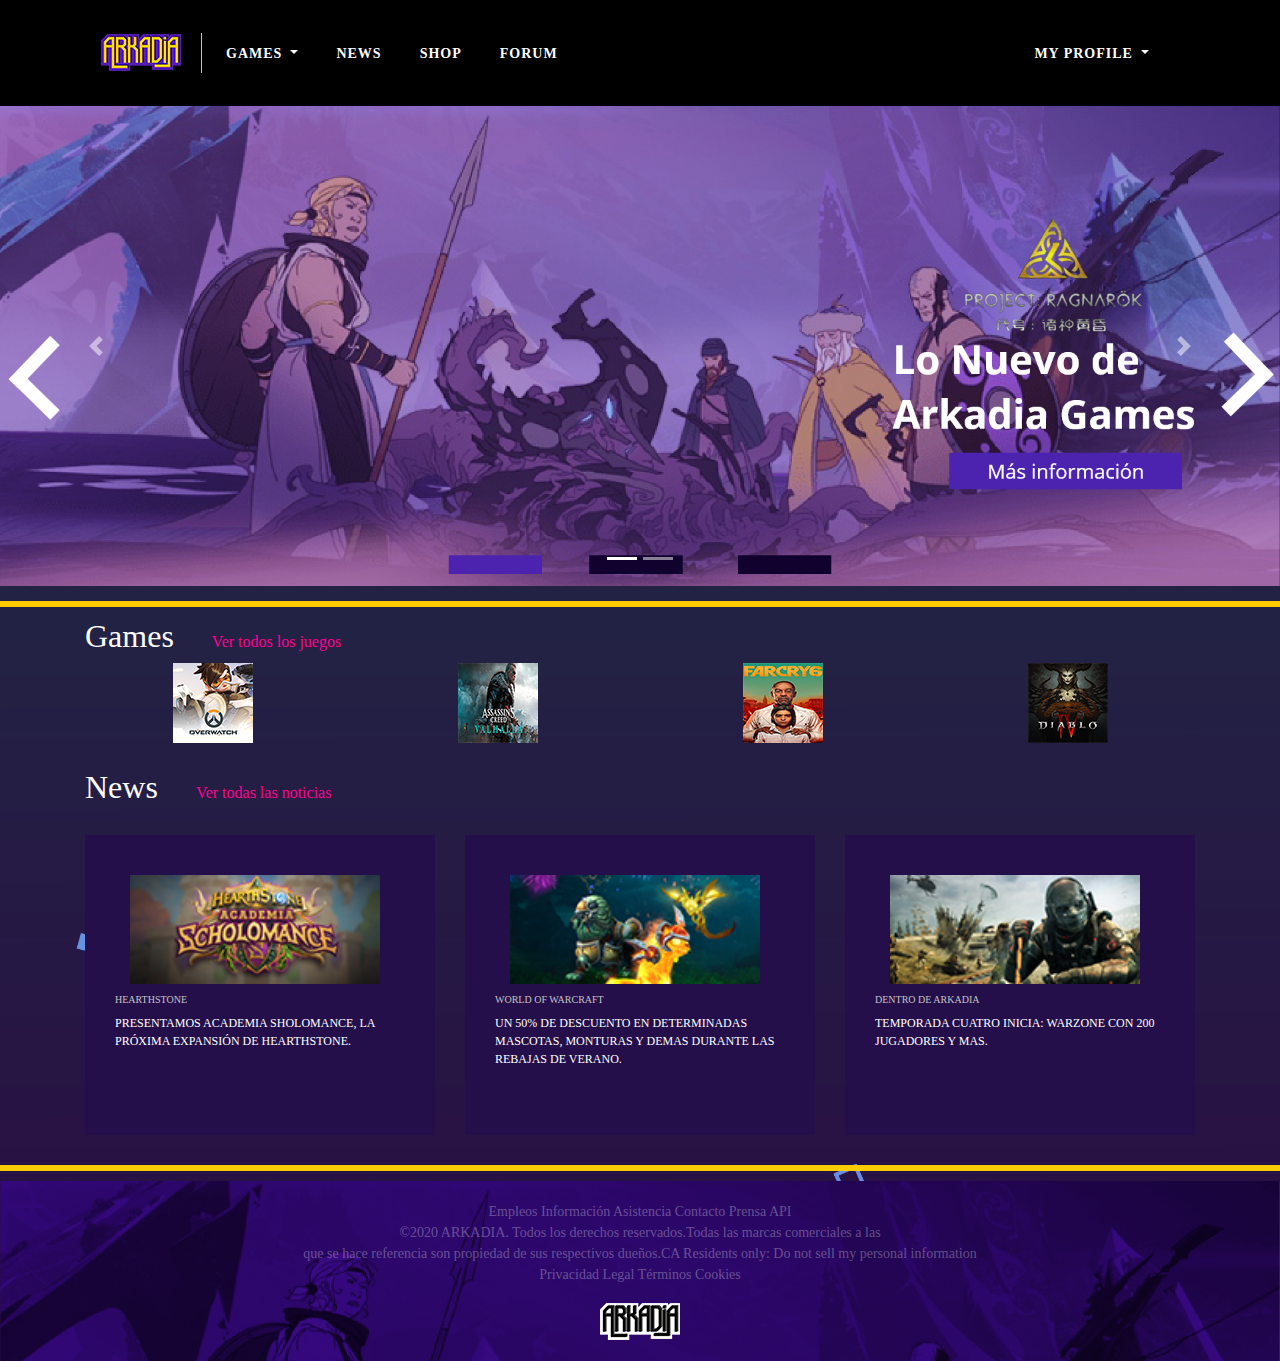
==== index.html @ a9bccc65 "Add files via upload" ====
<!doctype html>
<html>
<head>
<meta charset="utf-8">
<meta name="viewport" content="width=device-width, initial-scale=1.0">
<title>Arkadia Home</title>
	
<link rel="stylesheet" href="css/bootstrap.min.css">
<link rel="stylesheet" href="css/bootstrap-custom.css">
<link rel="stylesheet" href="css/style.css">
</head>

<body>
	<header>
		<div class="container">
			
			<nav class="navbar navbar-expand-lg navbar-light bg-light">
				<a class="navbar-brand" href="index.html"><img src="img/Arkadia_Logo.png" alt="logotipo Arkadia" class="img-fluid imag"></a>
				<button class="navbar-toggler" type="button" data-toggle="collapse" data-target="#navbar" aria-controls="navbar" aria-expanded="false" aria-label="Toggle navigation">
					<span class="navbar-toggler-icon"></span>
				</button>
			  	<div class="collapse navbar-collapse" id="navbar">
					<ul class="navbar-nav mr-auto">
					  	<li class="nav-item dropdown">
							<a class="nav-link dropdown-toggle" href="#" id="navbarDrop" role="button" data-toggle="dropdown" aria-haspopup="true" aria-expanded="false">
							  Games
							</a>
							<div class="dropdown-menu" aria-labelledby="navbarDrop">
								  <a class="dropdown-item" href="#">...</a>
								  <a class="dropdown-item" href="#">...</a>
								  <div class="dropdown-divider"></div>
								  <a class="dropdown-item" href="#">...</a>
							</div>
					  	</li>
				  		<li class="nav-item">
							<a class="nav-link" href="news.html">News</a>
				  		</li>
						<li class="nav-item">
							<a class="nav-link" href="shop.html">Shop</a>
				  		</li>
						<li class="nav-item">
							<a class="nav-link" href="#">Forum</a>
				  		</li>
					</ul>
					<ul class="navbar-nav ml-auto">
						<li class="nav-item dropdown">
							<a class="nav-link dropdown-toggle" href="#" id="navbarDropdown" role="button" data-toggle="dropdown" aria-haspopup="true" aria-expanded="false">
							  My Profile
							</a>
							<div class="dropdown-menu" aria-labelledby="navbarDropdown">
								  <a class="dropdown-item" href="#">...</a>
								  <a class="dropdown-item" href="#">...</a>
								  <div class="dropdown-divider"></div>
								  <a class="dropdown-item" href="#">...</a>
							</div>
					  	</li>
					</ul>
				</div>
			</nav>

		</div>	
	</header>

	<section id="Carrausel">
		<div id="carouselExampleControls" class="carousel slide" data-ride="carousel">
		  <ol class="carousel-indicators">
			<li data-target="#carouselExampleControls" data-slide-to="0" class="active"></li>
			<li data-target="#carouselExampleControls" data-slide-to="1"></li>
		  </ol>
		  <div class="carousel-inner">
			<div class="carousel-item active">
			  <img class="d-block w-100" src="img/carrausel.png" alt="First slide">
			</div>
			<div class="carousel-item">
			  <img class="d-block w-100" src="img/carrausel.png" alt="Second slide">
			</div>
		  </div>
		  <a class="carousel-control-prev" href="#carouselExampleControls" role="button" data-slide="prev">
			<span class="carousel-control-prev-icon" aria-hidden="true"></span>
			<span class="sr-only">Previous</span>
		  </a>
		  <a class="carousel-control-next" href="#carouselExampleControls" role="button" data-slide="next">
			<span class="carousel-control-next-icon" aria-hidden="true"></span>
			<span class="sr-only">Next</span>
		  </a>
		</div>
		<!--
		<div class="container">
			<div id="carouselExampleControls" class="carousel slide" data-ride="carousel">
				<ol class="carousel-indicators">
					<li data-target="#carouselExampleControls" data-slide-to="0" class="active"></li>
					<li data-target="#carouselExampleControls" data-slide-to="1"></li>
					<li data-target="#carouselExampleControls" data-slide-to="2"></li>
				</ol>
				<div class="carousel-inner">
					<div class="carousel-item active">
						<img class="d-block w-100" src="img/carrausel.png" alt="First slide">
					</div>
					<div class="carousel-item">
						<img class="d-block w-100" src="img/carrausel.png" alt="Second slide">
					</div>
					<div class="carousel-item">
						<img class="d-block w-100" src="img/carrausel.png" alt="Third slide">
					</div>
				</div>
				<a class="carousel-control-prev" href="#carouselExampleControls" role="button" data-slide="prev">
					<span class="carousel-control-prev-icon" aria-hidden="true"></span>
					<span class="sr-only">Previous</span>
				</a>
				<a class="carousel-control-next" href="#carouselExampleControls" role="button" data-slide="next">
					<span class="carousel-control-next-icon" aria-hidden="true"></span>
					<span class="sr-only">Next</span>
				</a>
			</div>
		</div>
	-->
	</section>

	<section id="games" class="section">
		<div class="container">

			<h2>Games <a href="#" class="ext">Ver todos los juegos</a></h2>

			<div class="row">
				<article class="col-md-3 col-sm-6 col-6">
					<div class="info-game">
						<img src="img/000.png" alt="Overwatch" class="img-fluid">
					</div>
				</article>

				<article class="col-md-3 col-sm-6 col-6">
					<div class="info-game">
						<img src="img/001.png" alt="Overwatch" class="img-fluid">
					</div>
				</article>

				<article class="col-md-3 col-sm-6 col-6">
					<div class="info-game">
						<img src="img/002.png" alt="Overwatch" class="img-fluid">
					</div>
				</article>

				<article class="col-md-3 col-sm-6 col-6">
					<div class="info-game">
						<img src="img/003.png" alt="Overwatch" class="img-fluid">
					</div>
				</article>
				
			</div>
		</div>
	</section>
	
	<section id="new" class="section">		
		<div class="container">

			<h2>News <a href="#" class="ext">Ver todas las noticias</a></h2>	
				
			<div class="row">
				<article class="col-md-4 col-sm-6">
					<div class="info-new">
						<img src="img/nc000.png" alt="Overwatch" width="250px" class="img-fluid imag">
						<h3 class="titles">HEARTHSTONE</h3>
						<p>PRESENTAMOS ACADEMIA SHOLOMANCE, LA PRÓXIMA EXPANSIÓN DE HEARTHSTONE. </p>
					</div>
				</article>

				<article class="col-md-4 col-sm-6">
					<div class="info-new">
						<img src="img/nc001.png" alt="Overwatch" width="250px" class="img-fluid imag">
						<h3 class="titles">WORLD OF WARCRAFT</h3>
						<p>UN 50% DE DESCUENTO EN DETERMINADAS MASCOTAS, MONTURAS Y DEMAS DURANTE LAS REBAJAS DE VERANO.</p>
					</div>
				</article>

				<article class="col-md-4 col-sm-6">
					<div class="info-new">
						<img src="img/nc002.png" alt="Overwatch" width="250px" class="img-fluid imag">
						<h3 class="titles">DENTRO DE ARKADIA</h3>
						<p>TEMPORADA CUATRO INICIA: WARZONE CON 200 JUGADORES Y MAS.</p>
					</div>
				</article>
			</div>
		</div>
	</section>
	
	<footer>
		<p> Empleos   Información   Asistencia   Contacto   Prensa   API <br>©2020 ARKADIA. Todos los derechos reservados.Todas las marcas comerciales a las <br>que se hace referencia son propiedad de sus respectivos dueños.CA Residents only: Do not sell my personal information <br>Privacidad      Legal      Términos     Cookies</p>

		<img src="img/Arkadia_LogoG.png" alt="logotipo Arkadia" class="img-fluid">
	</footer>
	
	<script src="js/jquery.min.js"></script>
	<script src="js/bootstrap.min.js"></script>
	
</body>
</html>
---- css/style.css ----
body{
	font-family: Open Sans;
	font-size: 14px;
	color: #fff;
	background-image: url(../img/Fondo_Main.png);
	background-repeat: no-repeat;
	background-size: cover;
}

h3{
	margin-top: 10px;
	text-align: left;
}

header{
	background-color: #000;
	padding: 20px 0px;
}

header .container{
	text-align: left;
}

header a{
	color: #FFFFFF;
}

header a:hover{
	color: #FFFFFF;
}


header .imag{
	padding-right: 20px;
	border-right: 1px solid #FFCC00;
}

header .list{
	text-align: left;
	font-size: 25px;
	margin: 5px 15px 10px;
}

.imag{
	border-left: 1px solid #ffcc0;
}

footer{
	padding: 20px 0px;
	color: rgba(255, 255, 255, 0.3);
	text-align: center;
	background-image: url(../img/Footer.png);
	background-repeat: no-repeat;
	background-size: cover;
}

footer p{
	text-align: center;
}

#games h2, #new h2{
	text-align: left;
}

#games{
	text-align: center;
	border-top: 6px solid #FFCC00; 
	margin-top: 15px;
	margin-bottom: 10px;
	padding-top: 10px;
}

#games a, #new a{
	color: #FF018F;
	margin-left: 30px;
	margin-top: 12px;
	font-size: 16px;
}

#new{
	text-align: center;
	margin-top: 15px;
	margin-bottom: 10px;
	padding-top: 10px;
	border-bottom: 6px solid #FFCC00;
}

#new .info-new{
	padding: 40px;
	height: 300px;
}

.titles{
	font-size: 10px;
	color: #C4C4C4;
}

#new .info-new{
	background-color: #240F4A;
	margin: 20px 0 30px;
	padding-left: 30px;
}

#new p{
	font-size: 12px;
	text-align: left;
}

#news p{
	font-size: 12px;
	font-weight: 100;
}

#news img{
	margin-bottom: 15px;
}

.shop-car{
	border-bottom: 50px solid #000;
}

#shop-slide{
	text-align: center;
}

.cshop{
	border-radius: 0px;
	border: 0px solid #000;
	margin: 30px;
}

.card-body{

	background-color: #4c23af;
}

.btns{
	background-color: #ff018f;
	border: 0px solid #000;
	border-radius: 0px;
}

#shop-slide h3, p{
	text-align: left;
}

#shop-slide{
	text-align: left;
}
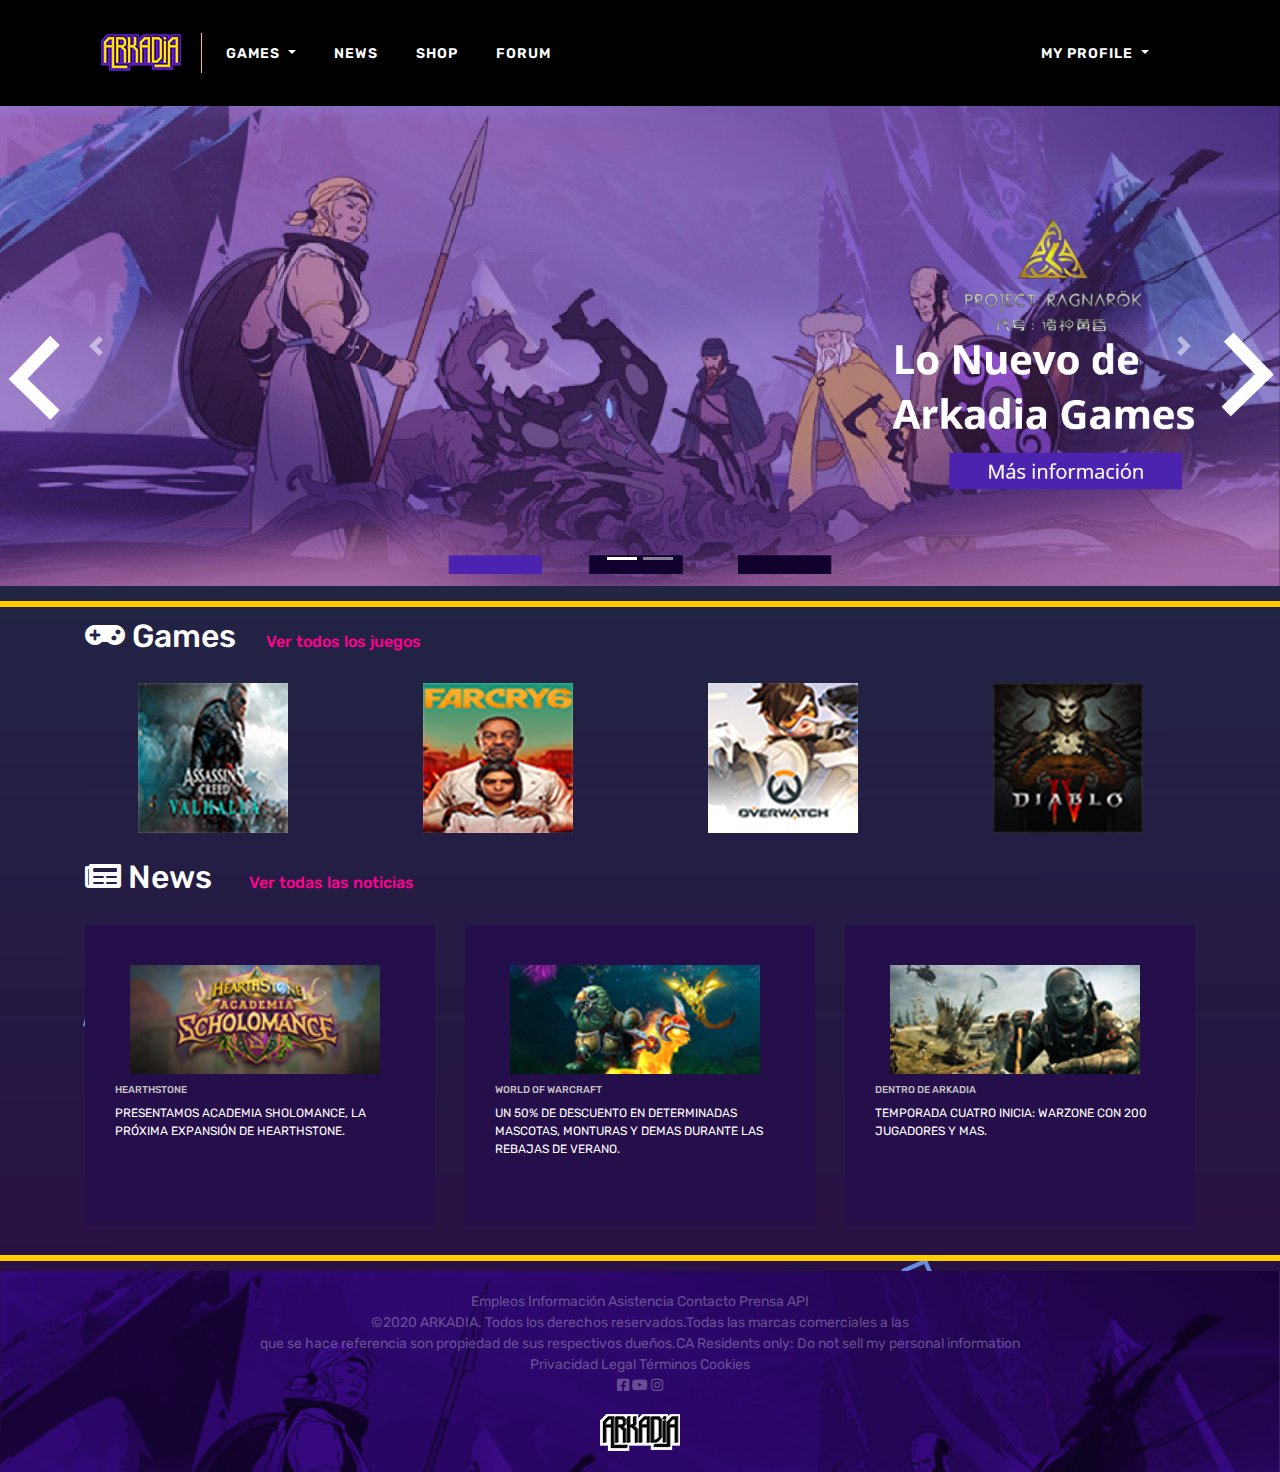
==== commit 7f35eccc: "Add files via upload" ====
--- a/index.html
+++ b/index.html
@@ -1,23 +1,26 @@
 <!doctype html>
 <html>
 <head>
-<meta charset="utf-8">
-<meta name="viewport" content="width=device-width, initial-scale=1.0">
-<title>Arkadia Home</title>
-	
-<link rel="stylesheet" href="css/bootstrap.min.css">
-<link rel="stylesheet" href="css/bootstrap-custom.css">
-<link rel="stylesheet" href="css/style.css">
+	<meta charset="utf-8">
+	<meta name="viewport" content="width=device-width, initial-scale=1.0">
+	<meta name="keywords" content="juegos, games, digital content, contenido digital, tienda, shop">
+	<meta name="description" content="Pagina principal de la web de arkadia games">
+	<title>Arkadia Home</title>
+	
+	<link rel="stylesheet" href="css/bootstrap.min.css">
+	<link rel="stylesheet" href="css/bootstrap-custom.css">
+	<link rel="stylesheet" href="css/style.css">
+	<link href="https://cdnjs.cloudflare.com/ajax/libs/font-awesome/5.12.1/css/all.min.css" rel="stylesheet">
 </head>
 
 <body>
 	<header>
 		<div class="container">
-			
+
 			<nav class="navbar navbar-expand-lg navbar-light bg-light">
 				<a class="navbar-brand" href="index.html"><img src="img/Arkadia_Logo.png" alt="logotipo Arkadia" class="img-fluid imag"></a>
 				<button class="navbar-toggler" type="button" data-toggle="collapse" data-target="#navbar" aria-controls="navbar" aria-expanded="false" aria-label="Toggle navigation">
-					<span class="navbar-toggler-icon"></span>
+					<span class="navbar-toggler-icon fas fa-align-justify"></span>
 				</button>
 			  	<div class="collapse navbar-collapse" id="navbar">
 					<ul class="navbar-nav mr-auto">
@@ -48,8 +51,8 @@
 							  My Profile
 							</a>
 							<div class="dropdown-menu" aria-labelledby="navbarDropdown">
-								  <a class="dropdown-item" href="#">...</a>
-								  <a class="dropdown-item" href="#">...</a>
+								  <a class="dropdown-item" href="login.html">LogIn</a>
+								  <a class="dropdown-item" href="#"><i class="fas fa-shopping-cart"></i></a>
 								  <div class="dropdown-divider"></div>
 								  <a class="dropdown-item" href="#">...</a>
 							</div>
@@ -119,7 +122,7 @@
 	<section id="games" class="section">
 		<div class="container">
 
-			<h2>Games <a href="#" class="ext">Ver todos los juegos</a></h2>
+			<h2><i class="fas fa-gamepad"></i> Games<a href="#" class="ext">Ver todos los juegos</a></h2>
 
 			<div class="row">
 				<article class="col-md-3 col-sm-6 col-6">
@@ -153,7 +156,7 @@
 	<section id="new" class="section">		
 		<div class="container">
 
-			<h2>News <a href="#" class="ext">Ver todas las noticias</a></h2>	
+			<h2><i class="fas fa-newspaper"></i> News <a href="#" class="ext">Ver todas las noticias</a></h2>	
 				
 			<div class="row">
 				<article class="col-md-4 col-sm-6">
@@ -182,9 +185,11 @@
 			</div>
 		</div>
 	</section>
-	
+
 	<footer>
-		<p> Empleos   Información   Asistencia   Contacto   Prensa   API <br>©2020 ARKADIA. Todos los derechos reservados.Todas las marcas comerciales a las <br>que se hace referencia son propiedad de sus respectivos dueños.CA Residents only: Do not sell my personal information <br>Privacidad      Legal      Términos     Cookies</p>
+		
+		<p> Empleos   Información   Asistencia   Contacto   Prensa   API <br>©2020 ARKADIA. Todos los derechos reservados.Todas las marcas comerciales a las <br>que se hace referencia son propiedad de sus respectivos dueños.CA Residents only: Do not sell my personal information <br>Privacidad      Legal      Términos     Cookies <br><i class="fab fa-facebook-square"></i> 
+		<i class="fab fa-youtube"></i> <i class="fab fa-instagram"></i></p>
 
 		<img src="img/Arkadia_LogoG.png" alt="logotipo Arkadia" class="img-fluid">
 	</footer>
--- a/css/style.css
+++ b/css/style.css
@@ -1,5 +1,8 @@
+@import url('https://fonts.googleapis.com/css2?family=Rubik&display=swap');
+
+
 body{
-	font-family: Open Sans;
+	font-family: 'Rubik', Open Sans;
 	font-size: 14px;
 	color: #fff;
 	background-image: url(../img/Fondo_Main.png);
@@ -60,6 +63,10 @@
 
 #games h2, #new h2{
 	text-align: left;
+}
+
+.info-game{
+	padding-top: 20px;
 }
 
 #games{
@@ -146,4 +153,26 @@
 
 #shop-slide{
 	text-align: left;
+}
+
+#abouticons{
+	background-color: #101011;
+}
+
+#abouticons h3{
+	color: #fff;
+	font-size: 20px;
+}
+
+#abouticons p{
+	font-size: 12px;
+}
+
+#abouticons i{
+	font-size: 32px;
+	color: #4859fc;
+}
+
+#abouticons .row{
+	margin-bottom: 3%;
 }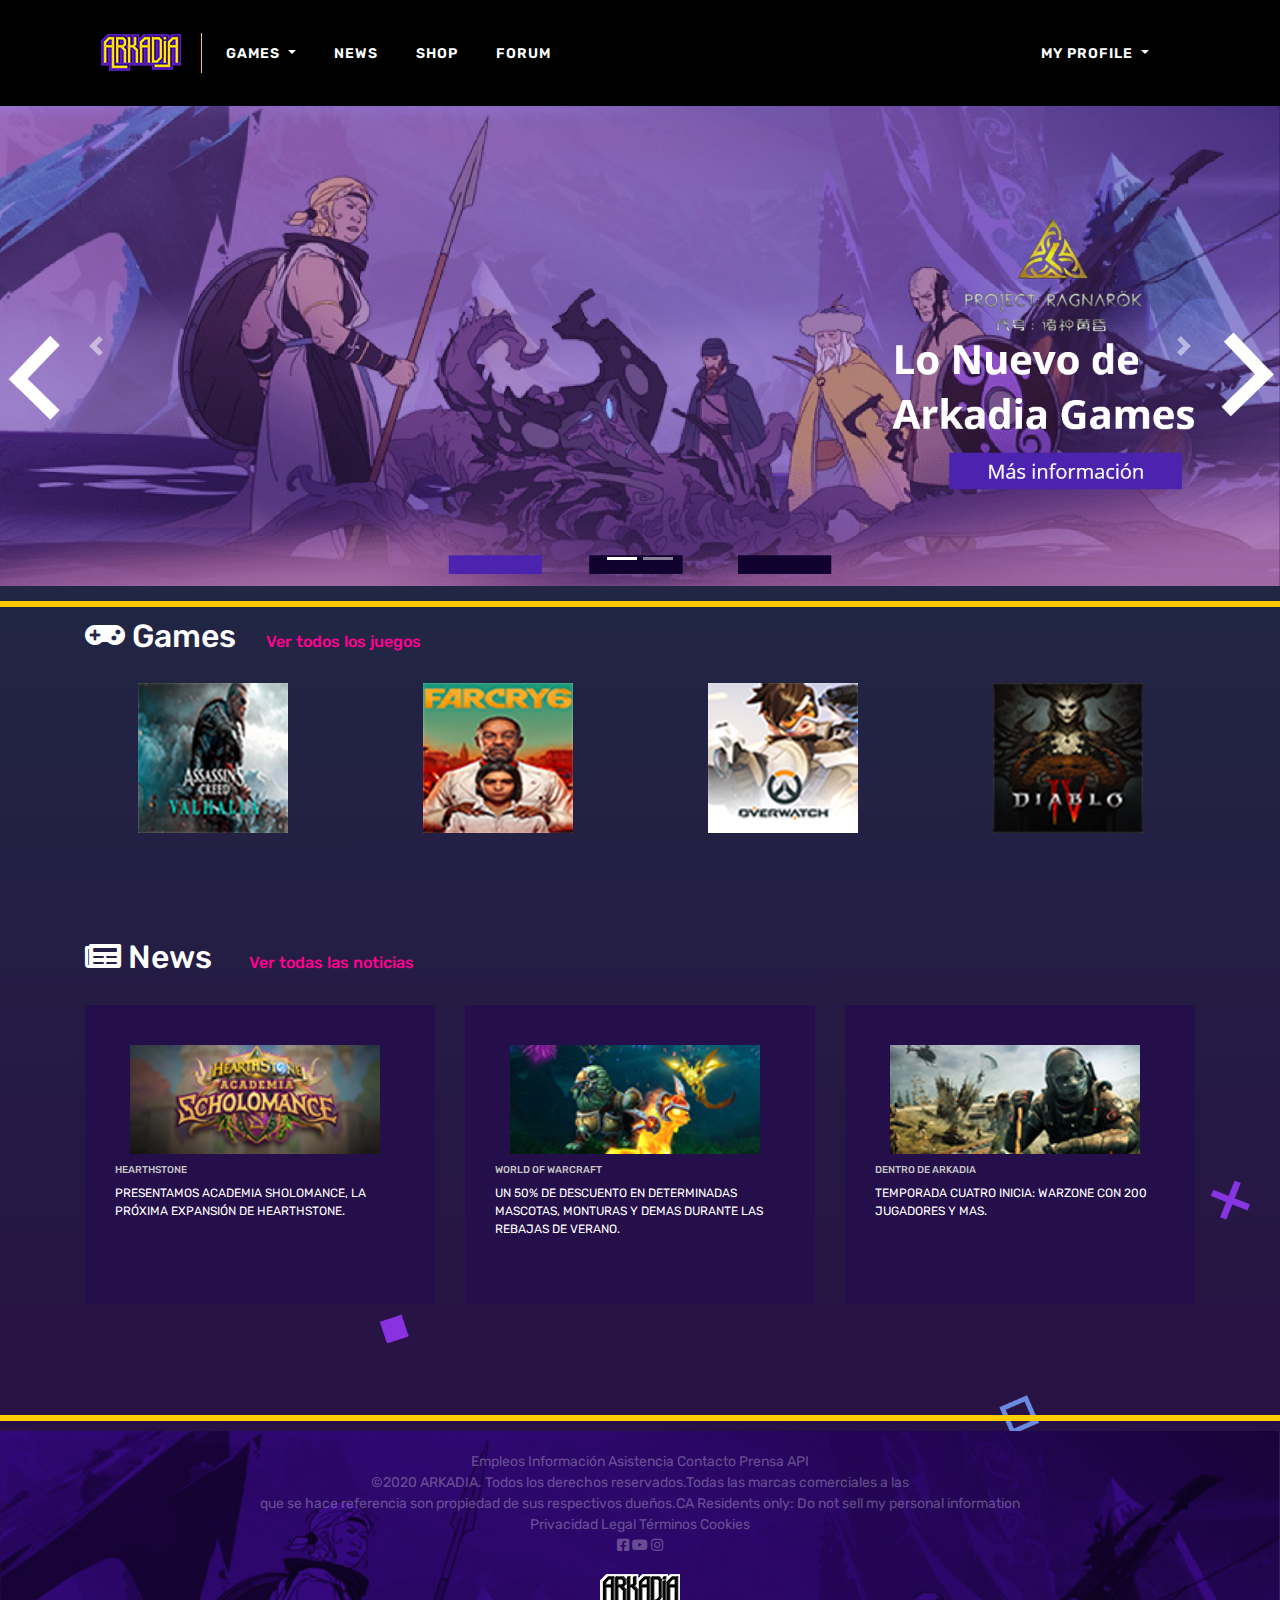
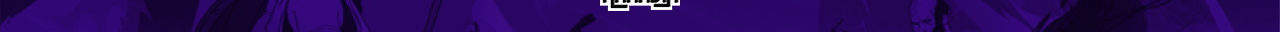
==== commit 3d581ae8: "Add files via upload" ====
--- a/index.html
+++ b/index.html
@@ -51,10 +51,10 @@
 							  My Profile
 							</a>
 							<div class="dropdown-menu" aria-labelledby="navbarDropdown">
-								  <a class="dropdown-item" href="login.html">LogIn</a>
+								  <a class="dropdown-item" href="#">LogIn</a>
 								  <a class="dropdown-item" href="#"><i class="fas fa-shopping-cart"></i></a>
 								  <div class="dropdown-divider"></div>
-								  <a class="dropdown-item" href="#">...</a>
+								  <a class="dropdown-item" href="register.html">Register</a>
 							</div>
 					  	</li>
 					</ul>
--- a/css/style.css
+++ b/css/style.css
@@ -155,24 +155,43 @@
 	text-align: left;
 }
 
-#abouticons{
-	background-color: #101011;
+#contactinfo {
+	margin-top: -7%;
 }
 
-#abouticons h3{
-	color: #fff;
-	font-size: 20px;
+#Register{
+	margin-bottom: 100px;
+	margin-top: 100px; 
 }
 
-#abouticons p{
-	font-size: 12px;
+#contactform input, #contactform textarea{
+	background-color: #eee;
+	border-radius: 0;
+	padding: 25px 10px;
 }
 
-#abouticons i{
-	font-size: 32px;
-	color: #4859fc;
+#contactform select{
+	background-color: #eee;
+	border-radius: 0;
 }
 
-#abouticons .row{
-	margin-bottom: 3%;
+.btn-color{
+	padding: 10px 30px;
+	font-size: 13px;
+	font-weight: 600;
+	background-color: #ffcc00;
+	border: 0;
+	color: #11012e;
+	text-transform: uppercase;
+	letter-spacing: 1px;
+}
+
+.btn-blanco:hover{
+	background-color: #4859FC;
+	border-color: #4859FC;
+	border: 1;
+}
+
+.section{
+	padding: 80px 0;
 }